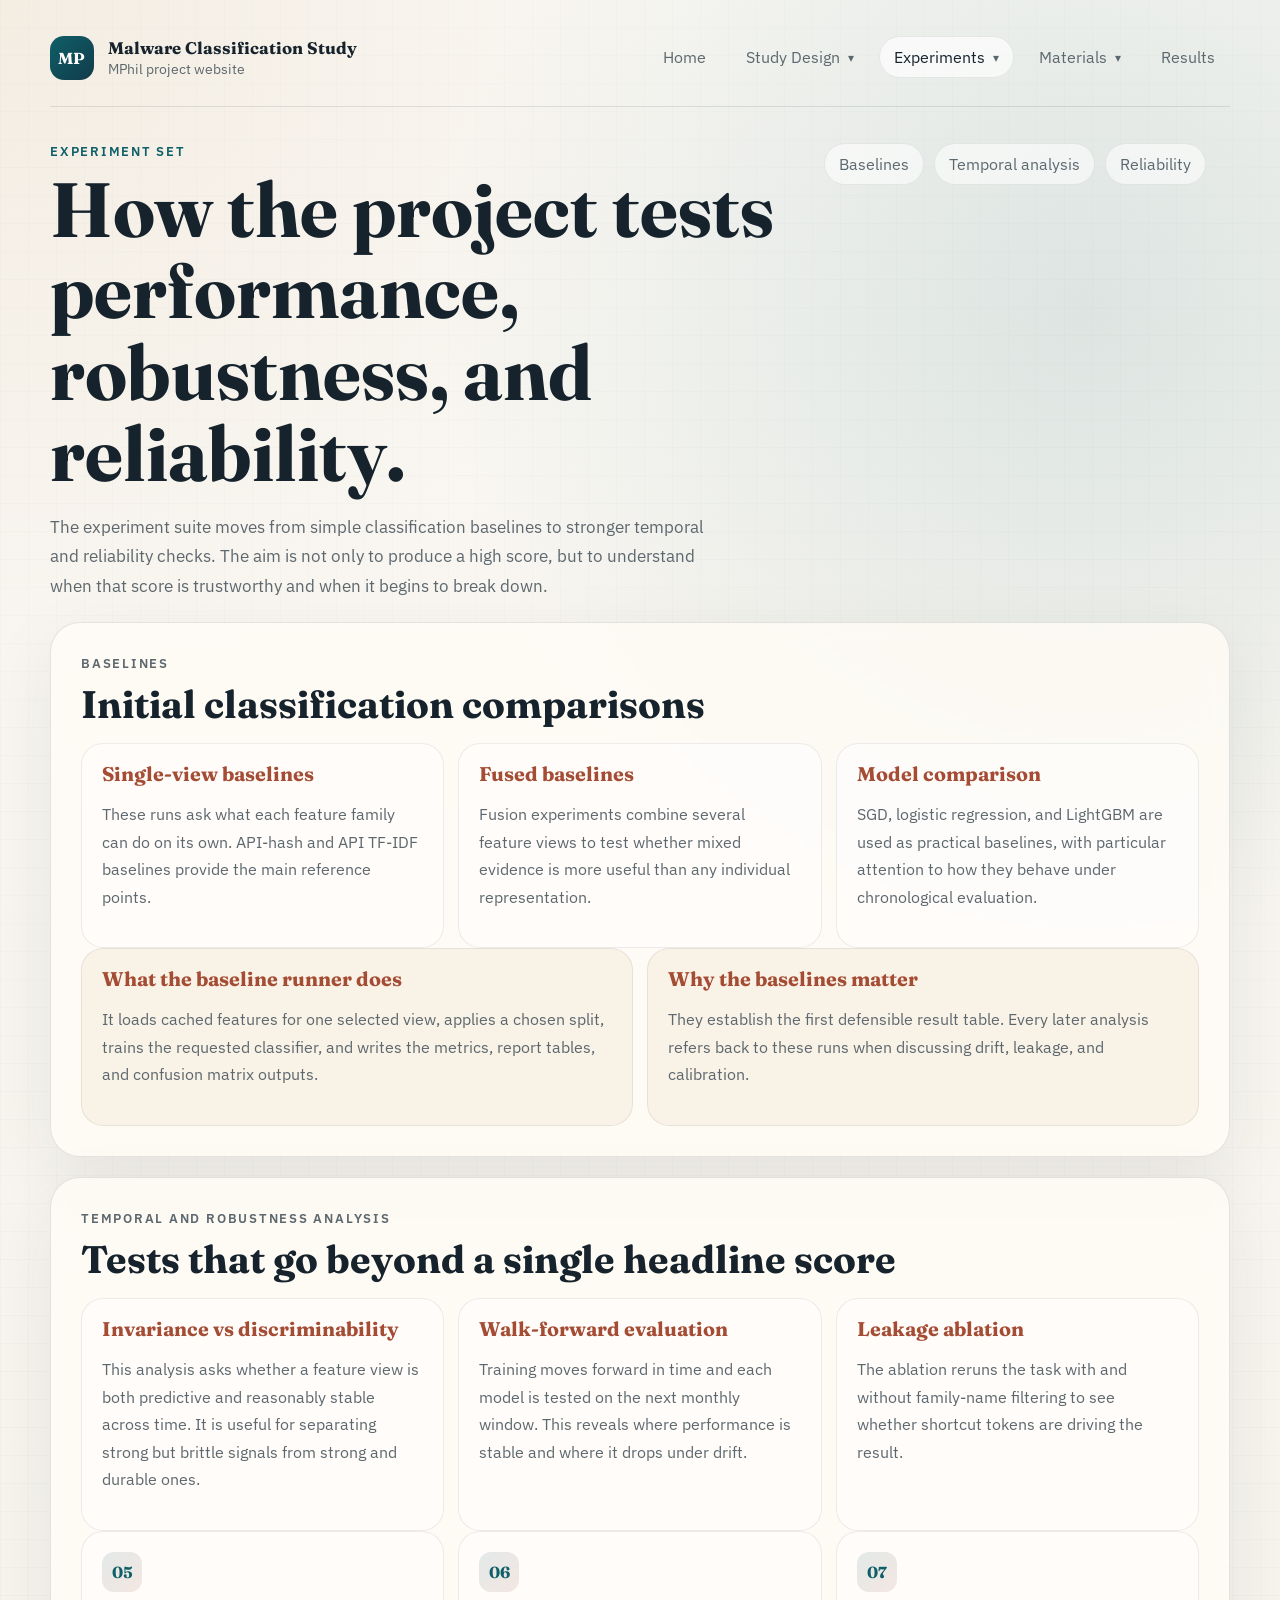
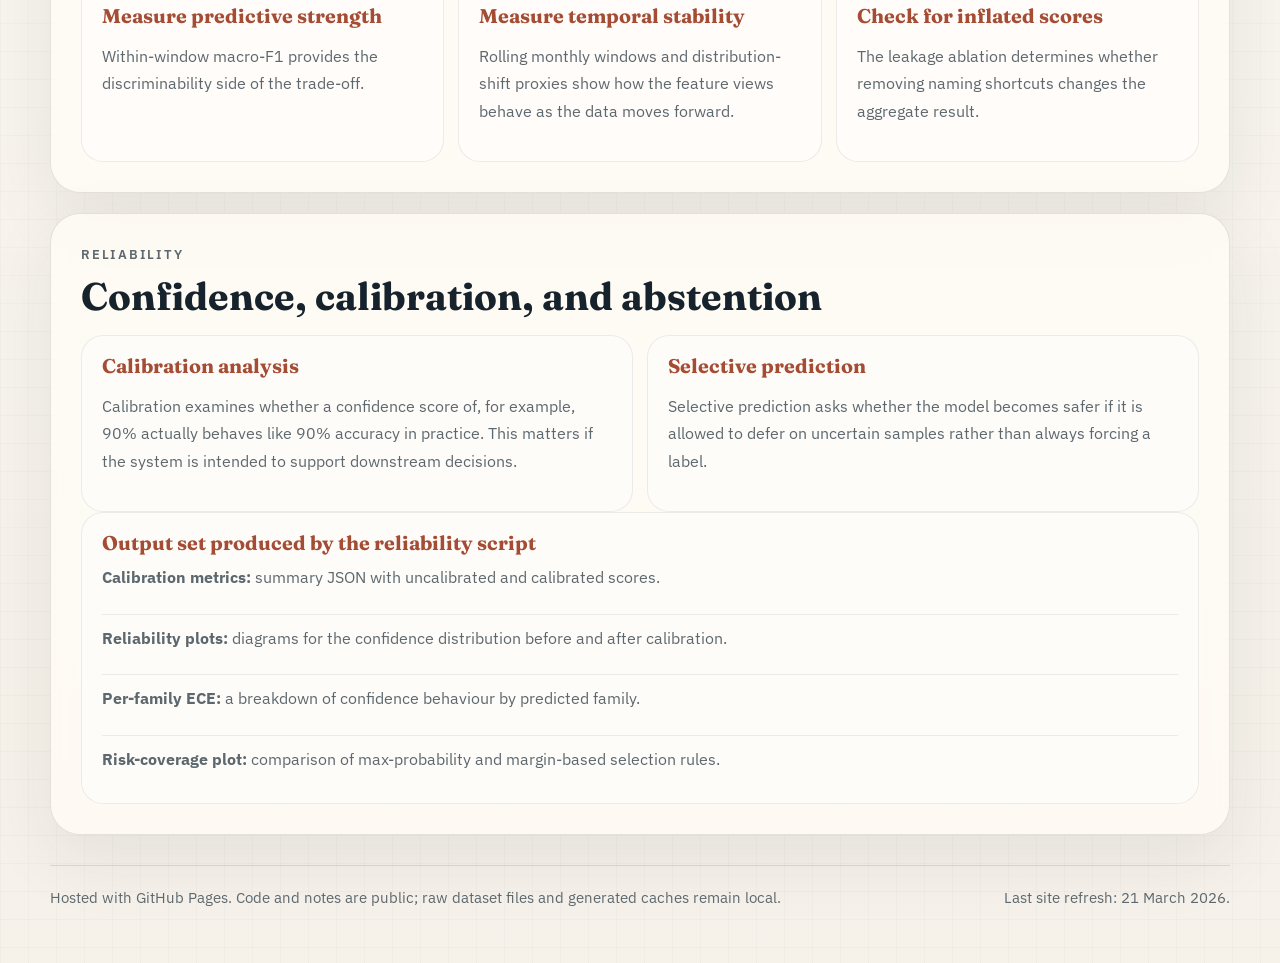
==== site/experiments.html @ ed7d8ff6 "Redesign project website" ====
<!DOCTYPE html>
<html lang="en">
  <head>
    <meta charset="utf-8" />
    <meta name="viewport" content="width=device-width, initial-scale=1" />
    <title>Experiments | MPhil Research Project</title>
    <meta
      name="description"
      content="Experiment set for the MPhil malware family classification project."
    />
    <link rel="preconnect" href="https://fonts.googleapis.com" />
    <link rel="preconnect" href="https://fonts.gstatic.com" crossorigin />
    <link
      href="https://fonts.googleapis.com/css2?family=Fraunces:opsz,wght@9..144,500;9..144,700&family=IBM+Plex+Sans:wght@400;500;600&display=swap"
      rel="stylesheet"
    />
    <link rel="stylesheet" href="assets/styles.css" />
  </head>
  <body>
    <div class="page-shell">
      <header class="site-header">
        <a class="brand" href="index.html">
          <span class="brand-mark">MP</span>
          <span class="brand-copy">
            <strong>Malware Classification Study</strong>
            <small>MPhil project website</small>
          </span>
        </a>

        <nav class="site-nav" aria-label="Primary">
          <a class="nav-link" href="index.html">Home</a>

          <details class="nav-group">
            <summary class="nav-summary">Study Design</summary>
            <div class="nav-menu">
              <a href="methods.html#questions">Research Questions</a>
              <a href="methods.html#workflow">Workflow</a>
              <a href="methods.html#features">Feature Views</a>
              <a href="methods.html#evaluation">Evaluation</a>
            </div>
          </details>

          <details class="nav-group">
            <summary class="nav-summary current">Experiments</summary>
            <div class="nav-menu">
              <a href="#baseline">Baselines</a>
              <a href="#temporal">Temporal Analysis</a>
              <a href="#reliability">Reliability</a>
            </div>
          </details>

          <details class="nav-group">
            <summary class="nav-summary">Materials</summary>
            <div class="nav-menu">
              <a href="materials.html#data">Data</a>
              <a href="materials.html#repo">Repository</a>
              <a href="materials.html#notes">Working Notes</a>
            </div>
          </details>

          <a class="nav-link" href="results.html">Results</a>
        </nav>
      </header>

      <main>
        <section class="page-hero reveal">
          <div>
            <p class="eyebrow">Experiment Set</p>
            <h1>How the project tests performance, robustness, and reliability.</h1>
            <p class="lead">
              The experiment suite moves from simple classification baselines to
              stronger temporal and reliability checks. The aim is not only to
              produce a high score, but to understand when that score is
              trustworthy and when it begins to break down.
            </p>
          </div>
          <div class="jump-links">
            <a href="#baseline">Baselines</a>
            <a href="#temporal">Temporal analysis</a>
            <a href="#reliability">Reliability</a>
          </div>
        </section>

        <section id="baseline" class="panel wide reveal">
          <div class="section-heading">
            <p class="eyebrow">Baselines</p>
            <h2>Initial classification comparisons</h2>
          </div>
          <div class="card-grid three-up">
            <article class="content-card">
              <h3>Single-view baselines</h3>
              <p>These runs ask what each feature family can do on its own. API-hash and API TF-IDF baselines provide the main reference points.</p>
            </article>
            <article class="content-card">
              <h3>Fused baselines</h3>
              <p>Fusion experiments combine several feature views to test whether mixed evidence is more useful than any individual representation.</p>
            </article>
            <article class="content-card">
              <h3>Model comparison</h3>
              <p>SGD, logistic regression, and LightGBM are used as practical baselines, with particular attention to how they behave under chronological evaluation.</p>
            </article>
          </div>
          <div class="card-grid two-up">
            <article class="content-card tone-soft">
              <h3>What the baseline runner does</h3>
              <p>It loads cached features for one selected view, applies a chosen split, trains the requested classifier, and writes the metrics, report tables, and confusion matrix outputs.</p>
            </article>
            <article class="content-card tone-soft">
              <h3>Why the baselines matter</h3>
              <p>They establish the first defensible result table. Every later analysis refers back to these runs when discussing drift, leakage, and calibration.</p>
            </article>
          </div>
        </section>

        <section id="temporal" class="panel wide reveal">
          <div class="section-heading">
            <p class="eyebrow">Temporal and Robustness Analysis</p>
            <h2>Tests that go beyond a single headline score</h2>
          </div>
          <div class="card-grid three-up">
            <article class="content-card">
              <h3>Invariance vs discriminability</h3>
              <p>This analysis asks whether a feature view is both predictive and reasonably stable across time. It is useful for separating strong but brittle signals from strong and durable ones.</p>
            </article>
            <article class="content-card">
              <h3>Walk-forward evaluation</h3>
              <p>Training moves forward in time and each model is tested on the next monthly window. This reveals where performance is stable and where it drops under drift.</p>
            </article>
            <article class="content-card">
              <h3>Leakage ablation</h3>
              <p>The ablation reruns the task with and without family-name filtering to see whether shortcut tokens are driving the result.</p>
            </article>
          </div>
          <div class="step-grid compact">
            <article class="step-card">
              <span class="step-number">05</span>
              <h3>Measure predictive strength</h3>
              <p>Within-window macro-F1 provides the discriminability side of the trade-off.</p>
            </article>
            <article class="step-card">
              <span class="step-number">06</span>
              <h3>Measure temporal stability</h3>
              <p>Rolling monthly windows and distribution-shift proxies show how the feature views behave as the data moves forward.</p>
            </article>
            <article class="step-card">
              <span class="step-number">07</span>
              <h3>Check for inflated scores</h3>
              <p>The leakage ablation determines whether removing naming shortcuts changes the aggregate result.</p>
            </article>
          </div>
        </section>

        <section id="reliability" class="panel wide reveal">
          <div class="section-heading">
            <p class="eyebrow">Reliability</p>
            <h2>Confidence, calibration, and abstention</h2>
          </div>
          <div class="card-grid two-up">
            <article class="content-card">
              <h3>Calibration analysis</h3>
              <p>Calibration examines whether a confidence score of, for example, 90% actually behaves like 90% accuracy in practice. This matters if the system is intended to support downstream decisions.</p>
            </article>
            <article class="content-card">
              <h3>Selective prediction</h3>
              <p>Selective prediction asks whether the model becomes safer if it is allowed to defer on uncertain samples rather than always forcing a label.</p>
            </article>
          </div>
          <div class="table-card">
            <h3>Output set produced by the reliability script</h3>
            <ul class="status-list compact-list">
              <li><strong>Calibration metrics:</strong> summary JSON with uncalibrated and calibrated scores.</li>
              <li><strong>Reliability plots:</strong> diagrams for the confidence distribution before and after calibration.</li>
              <li><strong>Per-family ECE:</strong> a breakdown of confidence behaviour by predicted family.</li>
              <li><strong>Risk-coverage plot:</strong> comparison of max-probability and margin-based selection rules.</li>
            </ul>
          </div>
        </section>
      </main>

      <footer class="site-footer">
        <p>Hosted with GitHub Pages. Code and notes are public; raw dataset files and generated caches remain local.</p>
        <p>Last site refresh: 21 March 2026.</p>
      </footer>
    </div>
  </body>
</html>
---- site/assets/styles.css ----
:root {
  --paper: #f4efe6;
  --paper-deep: #e7dcc8;
  --ink: #16232c;
  --muted: #5d686e;
  --teal: #0e5f68;
  --rust: #a44c34;
  --gold: #b88d46;
  --card: rgba(255, 252, 246, 0.82);
  --card-strong: rgba(255, 250, 242, 0.94);
  --line: rgba(22, 35, 44, 0.11);
  --shadow: 0 24px 70px rgba(22, 35, 44, 0.08);
}

* {
  box-sizing: border-box;
}

html {
  scroll-behavior: smooth;
}

body {
  margin: 0;
  color: var(--ink);
  font-family: "IBM Plex Sans", sans-serif;
  background:
    radial-gradient(circle at top left, rgba(184, 141, 70, 0.10), transparent 24%),
    radial-gradient(circle at 85% 12%, rgba(14, 95, 104, 0.12), transparent 26%),
    linear-gradient(180deg, rgba(255, 255, 255, 0.55), rgba(255, 255, 255, 0.15)),
    linear-gradient(0deg, rgba(22, 35, 44, 0.03) 1px, transparent 1px),
    linear-gradient(90deg, rgba(22, 35, 44, 0.03) 1px, transparent 1px),
    var(--paper);
  background-size: auto, auto, auto, 28px 28px, 28px 28px, auto;
}

a {
  color: inherit;
}

.page-shell {
  width: min(1180px, calc(100% - 32px));
  margin: 0 auto;
  padding: 24px 0 52px;
}

.site-header {
  display: flex;
  justify-content: space-between;
  align-items: flex-start;
  gap: 20px;
  padding: 12px 0 26px;
  border-bottom: 1px solid var(--line);
}

.brand {
  display: inline-flex;
  align-items: center;
  gap: 14px;
  text-decoration: none;
}

.brand-mark {
  display: inline-flex;
  align-items: center;
  justify-content: center;
  width: 44px;
  height: 44px;
  border-radius: 14px;
  background: linear-gradient(135deg, var(--teal), #123b4a);
  color: #fff;
  font-family: "Fraunces", serif;
  font-size: 1rem;
  font-weight: 700;
  letter-spacing: 0.04em;
}

.brand-copy {
  display: grid;
  gap: 2px;
}

.brand-copy strong {
  font-family: "Fraunces", serif;
  font-size: 1.05rem;
}

.brand-copy small {
  color: var(--muted);
  font-size: 0.88rem;
}

.site-nav {
  display: flex;
  align-items: center;
  flex-wrap: wrap;
  justify-content: flex-end;
  gap: 10px;
}

.nav-link,
.nav-summary {
  display: inline-flex;
  align-items: center;
  min-height: 42px;
  padding: 0 14px;
  border-radius: 999px;
  border: 1px solid transparent;
  text-decoration: none;
  color: var(--muted);
  background: transparent;
  cursor: pointer;
  transition: background-color 160ms ease, color 160ms ease, border-color 160ms ease;
}

.nav-link:hover,
.nav-summary:hover,
.nav-link.active,
.nav-summary.current {
  color: var(--ink);
  background: rgba(255, 255, 255, 0.64);
  border-color: rgba(22, 35, 44, 0.08);
}

.nav-group {
  position: relative;
}

.nav-group summary {
  list-style: none;
}

.nav-group summary::-webkit-details-marker {
  display: none;
}

.nav-summary::after {
  content: "▾";
  margin-left: 8px;
  font-size: 0.75rem;
  color: var(--muted);
}

.nav-menu {
  position: absolute;
  top: calc(100% + 8px);
  right: 0;
  min-width: 220px;
  padding: 10px;
  border-radius: 18px;
  border: 1px solid var(--line);
  background: var(--card-strong);
  box-shadow: var(--shadow);
  display: grid;
  gap: 4px;
  z-index: 10;
}

.nav-menu a {
  padding: 10px 12px;
  border-radius: 12px;
  text-decoration: none;
  color: var(--muted);
}

.nav-menu a:hover {
  background: rgba(14, 95, 104, 0.08);
  color: var(--ink);
}

.nav-group:not([open]) .nav-menu {
  display: none;
}

main {
  display: grid;
  gap: 20px;
}

.hero,
.page-hero,
.panel,
.metric-strip,
.site-footer {
  animation: rise 640ms ease both;
}

.hero {
  display: grid;
  grid-template-columns: minmax(0, 1.45fr) minmax(300px, 0.85fr);
  gap: 20px;
  padding: 42px 0 8px;
}

.hero-copy,
.hero-panel,
.panel,
.metric-card {
  backdrop-filter: blur(10px);
  background: var(--card);
  border: 1px solid var(--line);
  box-shadow: var(--shadow);
}

.hero-copy {
  padding: 34px;
  border-radius: 34px;
}

.hero-panel {
  padding: 28px;
  border-radius: 30px;
}

.page-hero {
  display: grid;
  grid-template-columns: minmax(0, 1.3fr) minmax(260px, 0.7fr);
  gap: 20px;
  margin-top: 10px;
  padding: 26px 0 0;
}

.eyebrow {
  margin: 0 0 10px;
  letter-spacing: 0.14em;
  text-transform: uppercase;
  color: var(--teal);
  font-size: 0.79rem;
  font-weight: 600;
}

h1,
h2,
h3 {
  font-family: "Fraunces", serif;
  line-height: 1.06;
}

h1 {
  margin: 0;
  font-size: clamp(2.7rem, 6vw, 4.9rem);
}

h2 {
  margin: 0;
  font-size: clamp(1.9rem, 3vw, 2.65rem);
}

h3 {
  margin: 0 0 10px;
  font-size: 1.24rem;
}

.lead {
  max-width: 66ch;
  margin: 18px 0 0;
  color: var(--muted);
  line-height: 1.75;
  font-size: 1.06rem;
}

.lead.secondary {
  max-width: 58ch;
  font-size: 1rem;
}

.hero-actions {
  display: flex;
  flex-wrap: wrap;
  gap: 12px;
  margin-top: 26px;
}

.button {
  display: inline-flex;
  align-items: center;
  justify-content: center;
  min-height: 48px;
  padding: 0 18px;
  border-radius: 999px;
  text-decoration: none;
  font-weight: 600;
  transition: transform 180ms ease, opacity 180ms ease;
}

.button:hover {
  transform: translateY(-1px);
}

.button.primary {
  background: linear-gradient(135deg, var(--ink), #244355);
  color: #fff;
}

.button.secondary {
  background: rgba(14, 95, 104, 0.09);
  color: var(--teal);
}

.panel-kicker {
  margin: 0 0 16px;
  color: var(--rust);
  text-transform: uppercase;
  letter-spacing: 0.12em;
  font-size: 0.78rem;
  font-weight: 600;
}

.summary-list,
.status-list {
  margin: 0;
  padding: 0;
  list-style: none;
  display: grid;
  gap: 12px;
}

.summary-list li {
  display: grid;
  gap: 4px;
  padding: 14px 0;
  border-top: 1px solid rgba(22, 35, 44, 0.09);
}

.summary-list li:first-child {
  padding-top: 0;
  border-top: 0;
}

.summary-list span {
  color: var(--muted);
  font-size: 0.84rem;
  text-transform: uppercase;
  letter-spacing: 0.1em;
}

.summary-list strong {
  font-size: 1rem;
}

.metric-strip {
  display: grid;
  grid-template-columns: repeat(3, minmax(0, 1fr));
  gap: 18px;
}

.metric-card {
  padding: 24px;
  border-radius: 26px;
}

.metric-label {
  display: block;
  margin-bottom: 10px;
  color: var(--teal);
  text-transform: uppercase;
  letter-spacing: 0.12em;
  font-size: 0.78rem;
  font-weight: 600;
}

.metric-card strong {
  display: block;
  font-family: "Fraunces", serif;
  font-size: 1.4rem;
}

.metric-card p,
.content-card p,
.panel p,
.status-list li,
.step-card p,
.link-card span,
.site-footer p,
.section-note {
  color: var(--muted);
  line-height: 1.72;
}

.section-grid {
  display: grid;
  grid-template-columns: 1.12fr 0.88fr;
  gap: 20px;
}

.panel {
  padding: 28px;
  border-radius: 30px;
}

.panel.wide {
  padding: 30px;
}

.section-heading {
  margin-bottom: 18px;
}

.card-grid {
  display: grid;
  gap: 14px;
}

.card-grid.one-up {
  grid-template-columns: 1fr;
}

.card-grid.two-up {
  grid-template-columns: repeat(2, minmax(0, 1fr));
}

.card-grid.three-up {
  grid-template-columns: repeat(3, minmax(0, 1fr));
}

.card-grid.four-up {
  grid-template-columns: repeat(4, minmax(0, 1fr));
}

.content-card,
.link-card,
.step-card,
.table-card {
  padding: 20px;
  border-radius: 22px;
  border: 1px solid rgba(22, 35, 44, 0.08);
  background: rgba(255, 255, 255, 0.46);
}

.tone-accent {
  background: rgba(14, 95, 104, 0.07);
}

.tone-soft {
  background: rgba(184, 141, 70, 0.08);
}

.content-card h3,
.step-card h3,
.table-card h3 {
  color: var(--rust);
}

.link-stack {
  display: grid;
  gap: 12px;
}

.link-card {
  display: grid;
  gap: 6px;
  text-decoration: none;
  transition: transform 160ms ease, border-color 160ms ease, background-color 160ms ease;
}

.link-card:hover {
  transform: translateY(-1px);
  border-color: rgba(14, 95, 104, 0.22);
  background: rgba(14, 95, 104, 0.07);
}

.link-card strong {
  font-family: "Fraunces", serif;
  font-size: 1.15rem;
}

.status-list li {
  padding: 14px 0;
  border-top: 1px solid rgba(22, 35, 44, 0.08);
}

.status-list li:first-child {
  border-top: 0;
  padding-top: 0;
}

.step-grid {
  display: grid;
  grid-template-columns: repeat(3, minmax(0, 1fr));
  gap: 14px;
}

.step-grid.compact {
  grid-template-columns: repeat(3, minmax(0, 1fr));
}

.step-number {
  display: inline-flex;
  align-items: center;
  justify-content: center;
  width: 40px;
  height: 40px;
  margin-bottom: 14px;
  border-radius: 12px;
  background: linear-gradient(135deg, rgba(14, 95, 104, 0.12), rgba(164, 76, 52, 0.12));
  color: var(--teal);
  font-family: "Fraunces", serif;
  font-weight: 700;
}

.jump-links {
  display: flex;
  flex-wrap: wrap;
  align-content: flex-start;
  gap: 10px;
}

.jump-links a {
  display: inline-flex;
  align-items: center;
  min-height: 42px;
  padding: 0 14px;
  border-radius: 999px;
  border: 1px solid rgba(22, 35, 44, 0.08);
  background: rgba(255, 255, 255, 0.56);
  text-decoration: none;
  color: var(--muted);
}

.jump-links a:hover {
  color: var(--ink);
  background: rgba(14, 95, 104, 0.08);
}

.table-card {
  overflow-x: auto;
}

.results-table {
  width: 100%;
  border-collapse: collapse;
  min-width: 620px;
}

.results-table th,
.results-table td {
  padding: 14px 12px;
  border-bottom: 1px solid rgba(22, 35, 44, 0.09);
  text-align: left;
}

.results-table th {
  color: var(--teal);
  font-size: 0.84rem;
  text-transform: uppercase;
  letter-spacing: 0.11em;
}

.highlight-row td {
  background: rgba(14, 95, 104, 0.06);
}

.section-note {
  margin: 16px 0 0;
}

.compact-list li {
  padding: 10px 0;
}

.code-block {
  margin: 0;
  white-space: pre-wrap;
  font-family: "IBM Plex Sans", sans-serif;
  color: var(--muted);
  line-height: 1.75;
}

.site-footer {
  display: flex;
  justify-content: space-between;
  flex-wrap: wrap;
  gap: 12px 24px;
  margin-top: 30px;
  padding-top: 18px;
  border-top: 1px solid var(--line);
}

.site-footer p {
  margin: 0;
  font-size: 0.95rem;
}

.reveal {
  animation: rise 680ms ease both;
}

@keyframes rise {
  from {
    opacity: 0;
    transform: translateY(18px);
  }
  to {
    opacity: 1;
    transform: translateY(0);
  }
}

@media (max-width: 980px) {
  .hero,
  .page-hero,
  .section-grid,
  .metric-strip,
  .card-grid.four-up,
  .card-grid.three-up,
  .step-grid,
  .step-grid.compact {
    grid-template-columns: 1fr;
  }

  .card-grid.two-up {
    grid-template-columns: 1fr;
  }

  .site-header {
    flex-direction: column;
  }

  .site-nav {
    justify-content: flex-start;
  }
}

@media (max-width: 760px) {
  .page-shell {
    width: min(100% - 20px, 1180px);
  }

  .hero-copy,
  .hero-panel,
  .panel,
  .metric-card {
    border-radius: 24px;
  }

  h1 {
    font-size: clamp(2.3rem, 10vw, 3.6rem);
  }

  .site-nav {
    width: 100%;
    align-items: stretch;
    gap: 8px;
  }

  .nav-group,
  .nav-link {
    width: 100%;
  }

  .nav-link,
  .nav-summary {
    width: 100%;
    justify-content: space-between;
  }

  .nav-menu {
    position: static;
    min-width: 0;
    margin-top: 8px;
    box-shadow: none;
    background: rgba(255, 255, 255, 0.7);
  }
}
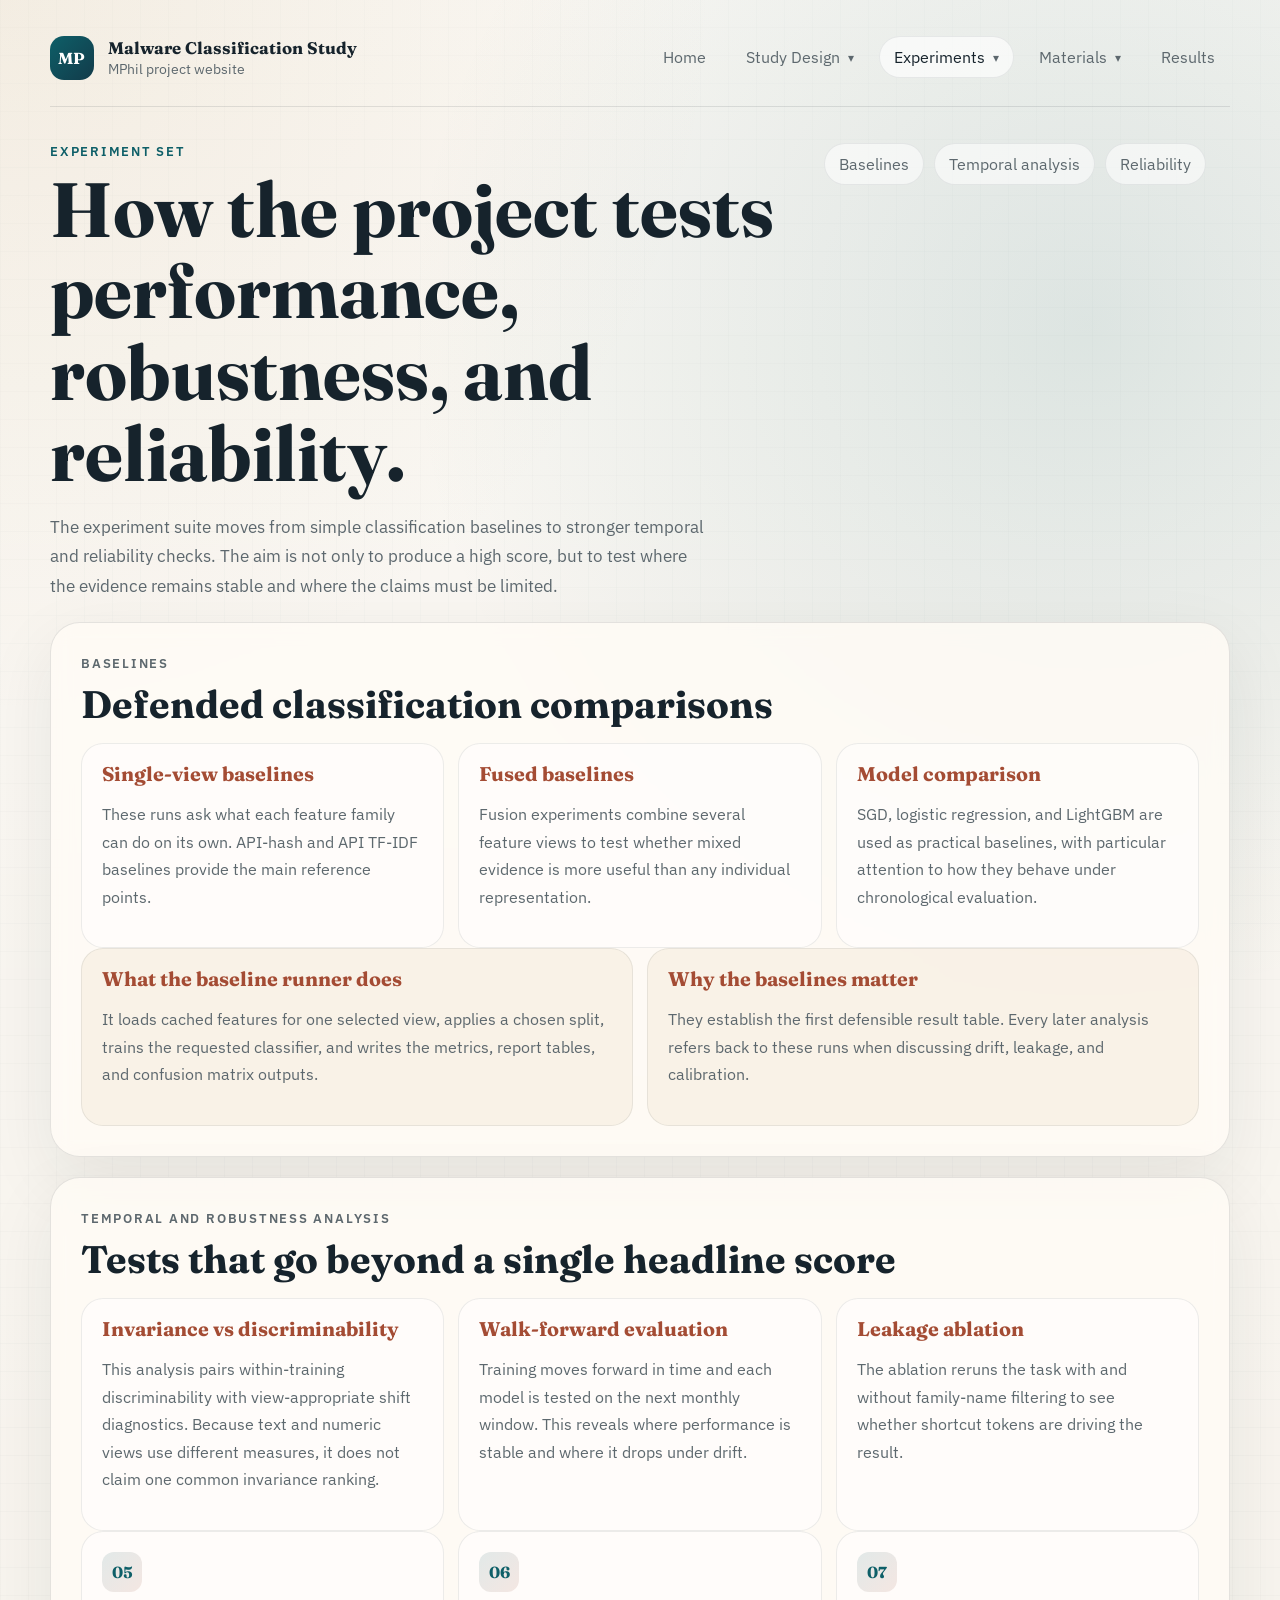
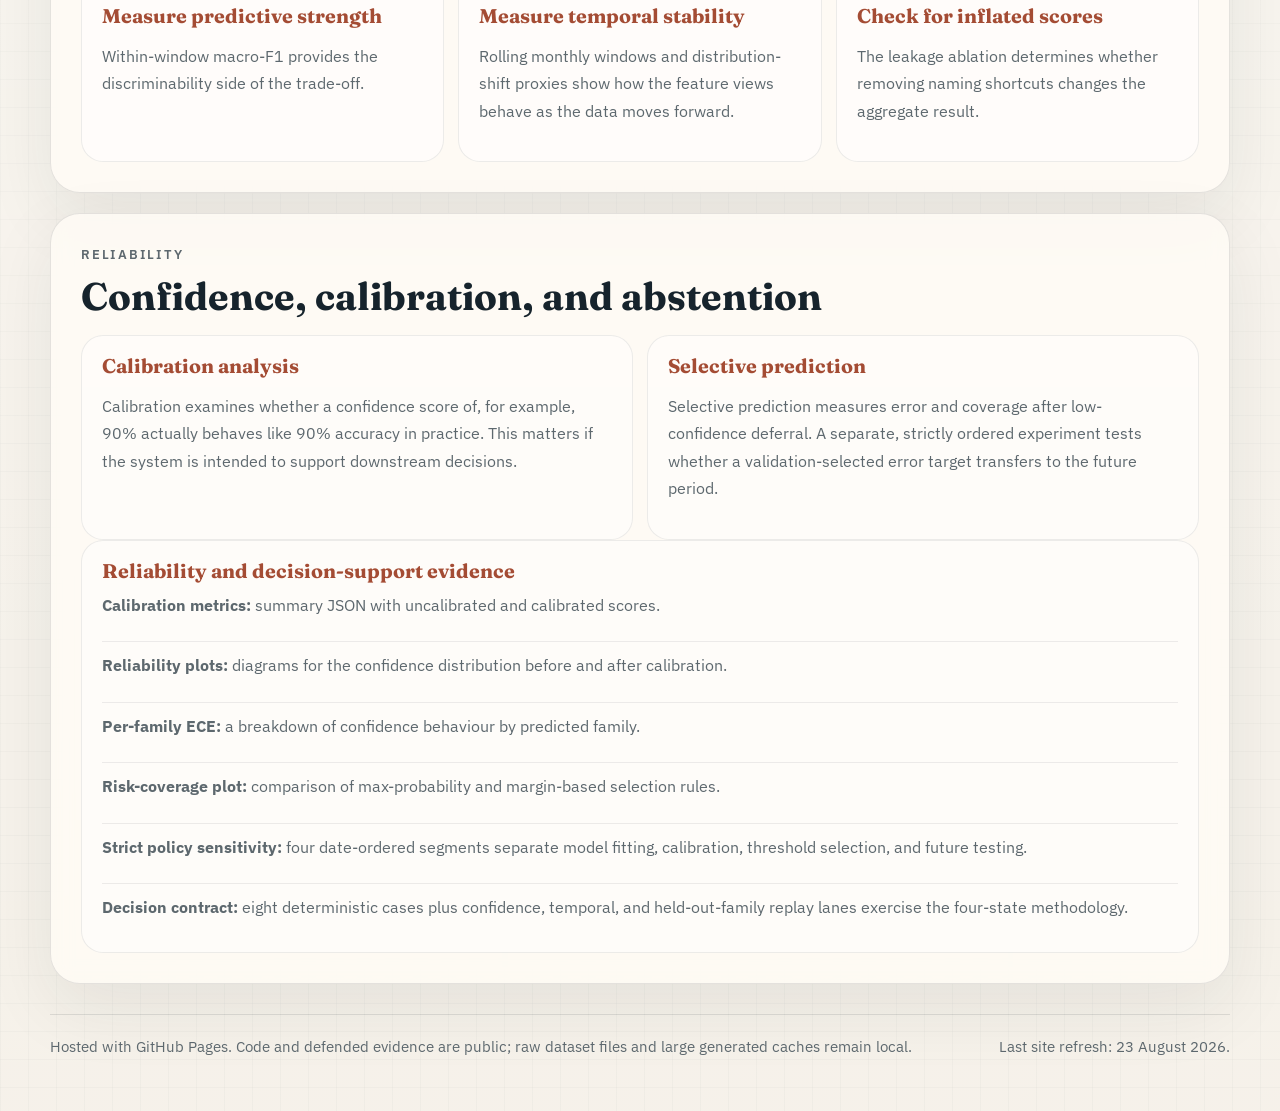
==== commit 7d3ca7bb: "Clean public release and align final evidence" ====
--- a/site/experiments.html
+++ b/site/experiments.html
@@ -70,8 +70,8 @@
             <p class="lead">
               The experiment suite moves from simple classification baselines to
               stronger temporal and reliability checks. The aim is not only to
-              produce a high score, but to understand when that score is
-              trustworthy and when it begins to break down.
+              produce a high score, but to test where the evidence remains
+              stable and where the claims must be limited.
             </p>
           </div>
           <div class="jump-links">
@@ -84,7 +84,7 @@
         <section id="baseline" class="panel wide reveal">
           <div class="section-heading">
             <p class="eyebrow">Baselines</p>
-            <h2>Initial classification comparisons</h2>
+            <h2>Defended classification comparisons</h2>
           </div>
           <div class="card-grid three-up">
             <article class="content-card">
@@ -120,7 +120,7 @@
           <div class="card-grid three-up">
             <article class="content-card">
               <h3>Invariance vs discriminability</h3>
-              <p>This analysis asks whether a feature view is both predictive and reasonably stable across time. It is useful for separating strong but brittle signals from strong and durable ones.</p>
+              <p>This analysis pairs within-training discriminability with view-appropriate shift diagnostics. Because text and numeric views use different measures, it does not claim one common invariance ranking.</p>
             </article>
             <article class="content-card">
               <h3>Walk-forward evaluation</h3>
@@ -162,24 +162,26 @@
             </article>
             <article class="content-card">
               <h3>Selective prediction</h3>
-              <p>Selective prediction asks whether the model becomes safer if it is allowed to defer on uncertain samples rather than always forcing a label.</p>
+              <p>Selective prediction measures error and coverage after low-confidence deferral. A separate, strictly ordered experiment tests whether a validation-selected error target transfers to the future period.</p>
             </article>
           </div>
           <div class="table-card">
-            <h3>Output set produced by the reliability script</h3>
+            <h3>Reliability and decision-support evidence</h3>
             <ul class="status-list compact-list">
               <li><strong>Calibration metrics:</strong> summary JSON with uncalibrated and calibrated scores.</li>
               <li><strong>Reliability plots:</strong> diagrams for the confidence distribution before and after calibration.</li>
               <li><strong>Per-family ECE:</strong> a breakdown of confidence behaviour by predicted family.</li>
               <li><strong>Risk-coverage plot:</strong> comparison of max-probability and margin-based selection rules.</li>
+              <li><strong>Strict policy sensitivity:</strong> four date-ordered segments separate model fitting, calibration, threshold selection, and future testing.</li>
+              <li><strong>Decision contract:</strong> eight deterministic cases plus confidence, temporal, and held-out-family replay lanes exercise the four-state methodology.</li>
             </ul>
           </div>
         </section>
       </main>
 
       <footer class="site-footer">
-        <p>Hosted with GitHub Pages. Code and notes are public; raw dataset files and generated caches remain local.</p>
-        <p>Last site refresh: 21 March 2026.</p>
+        <p>Hosted with GitHub Pages. Code and defended evidence are public; raw dataset files and large generated caches remain local.</p>
+        <p>Last site refresh: 23 August 2026.</p>
       </footer>
     </div>
   </body>
